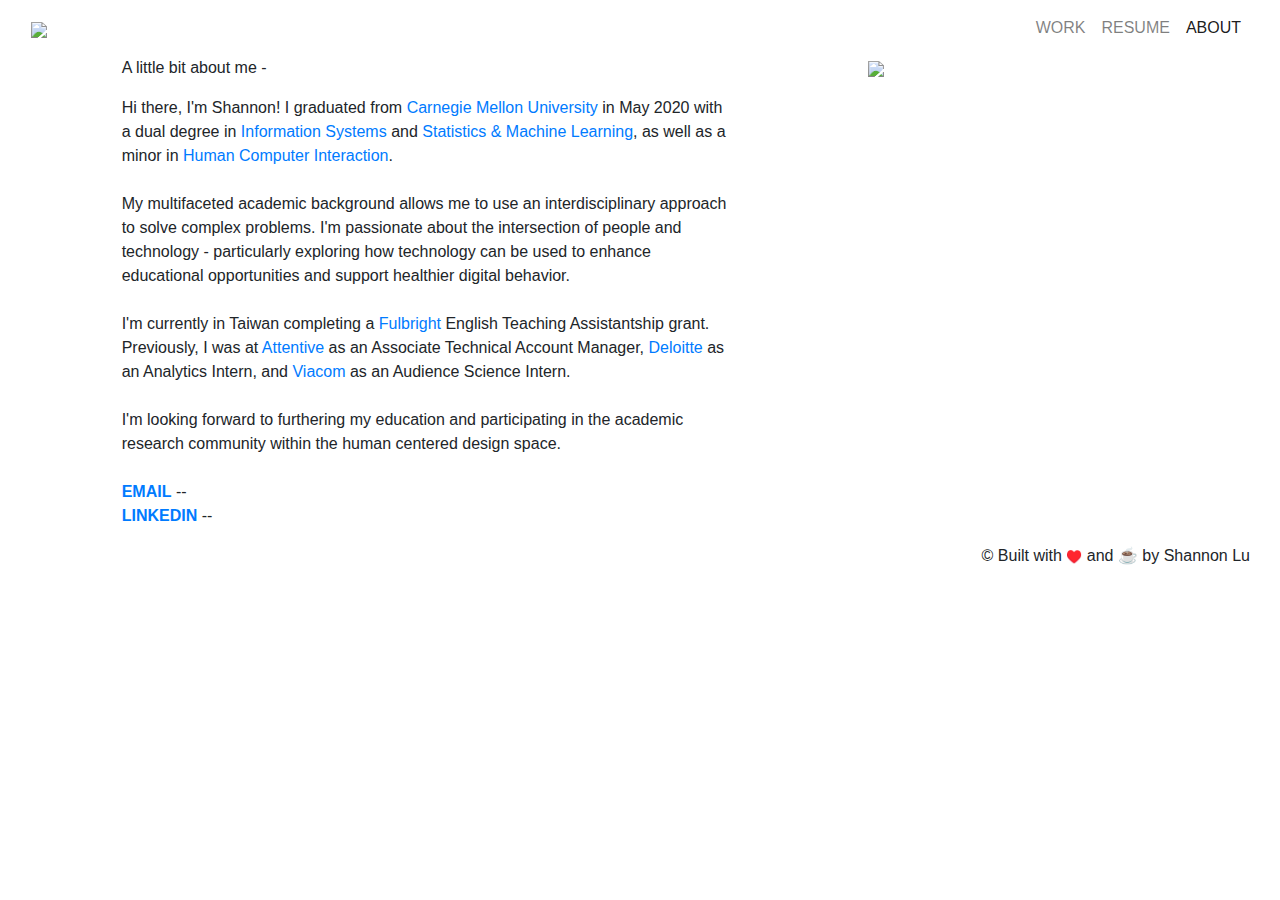
==== about.html @ f5d4edb2 "new files" ====
<!doctype html>
<html lang="en">
  <head>
    <!-- Required meta tags -->
    <meta charset="utf-8">
    <meta name="viewport" content="width=device-width, initial-scale=1, shrink-to-fit=no">

    <!-- Bootstrap CSS -->
    <link rel="stylesheet" href="https://stackpath.bootstrapcdn.com/bootstrap/4.4.1/css/bootstrap.min.css" integrity="sha384-Vkoo8x4CGsO3+Hhxv8T/Q5PaXtkKtu6ug5TOeNV6gBiFeWPGFN9MuhOf23Q9Ifjh" crossorigin="anonymous">
    <link href="css/style.css" rel="stylesheet">

    <link rel="icon" href="img/logo.png">

    <title>Shannon Lu</title>
  </head>

  <body>
    <div class="container-fluid">
      <nav class="navbar navbar-light navbar-expand-md">
        <div class="navbar-header">
          <a class="navbar-brand" href="index.html"><img src = "img/logo.png" width = "45" height = "auto"></a>
          <!-- <a class="navbar-brand" href="index.html">shannon lu</a> -->
        </div>
        <button class="navbar-toggler ml-auto" type="button" data-toggle="collapse" data-target="#navbar-content" aria-controls="navbar-content" aria-expanded="false" aria-label="Toggle navigation">
          <span class="navbar-toggler-icon"></span>
        </button>

        <div class="collapse navbar-collapse" id="navbar-content">
          <ul class="navbar-nav ml-auto">
            <li class="nav-item">
              <a class="nav-link ml-auto" href="index.html">WORK</a>
            </li>
            <li class="nav-item">
              <a class="nav-link" href = "resume_web.pdf" target="_blank">RESUME</a>
            </li>
            <li class="nav-item">
              <a class="nav-link active" href="about.html">ABOUT</a>
            </li>
          </ul>
        </div>
      </nav>
    </div>

    <div class="container-fluid">
      <div class="row">
        <div class="col-sm-1">
        </div>

        <div class="col-md-6">
          <p id="about-intro">
            A little bit about me - 
          </p>

          <p id="about-text">
            Hi there, I'm Shannon! I graduated from <a href="http://www.cmu.edu/" target="_blank">Carnegie Mellon University</a> in May 2020 with a dual degree in <a href="http://www.cmu.edu/information-systems/" target="_blank">Information Systems</a> and <a href="http://stat.cmu.edu/undergraduate/majors#advising-quicktabs" target="_blank">Statistics & Machine Learning</a>, as well as a minor in <a href="http://hcii.cmu.edu/" target="_blank">Human Computer Interaction</a>. <br>
            <br>My multifaceted academic background allows me to use an interdisciplinary approach to solve complex problems. I'm passionate about the intersection of people and technology - particularly exploring how technology can be used to enhance educational opportunities and support healthier digital behavior. 
            <!-- I’m passionate about bringing together aspects of data-driven decision making, user centered design thinking, and business strategy to deliver meaningful technology solutions to users. -->

            <br><br>

            I'm currently in Taiwan completing a <a href="http://us.fulbrightonline.org/" target="_blank">Fulbright</a> English Teaching Assistantship grant. Previously, I was at <a href="http://www.attentivemobile.com/" target="_blank"> Attentive</a> as an Associate Technical Account Manager, <a href="http://www2.deloitte.com/us/en/services/advisory.html" target="_blank">Deloitte</a> as an Analytics Intern, and <a href="http://science.viacom.com/" target="_blank">Viacom</a> as an Audience Science Intern. 
            <br><br>

            I'm looking forward to furthering my education and participating in the academic research community within the human centered design space.  
            <!-- Highly adaptable with a bias towards action, I’m eager to learn in a fast-paced environment and contribute to impactful technology in the product or analytics space. -->

            <!-- Currently seeking full-time opportunities! Let’s chat. -->
            <br><br>

            <b class="about-link"><a href="mailto:shannon.lu358@gmail.com" target="_blank" class="os">EMAIL</a></b> -- <br>
            <b class="about-link"><a href="http://www.linkedin.com/in/shannon-lu/" target="_blank" class="os">LINKEDIN</a></b> -- <br>

          </p>
        </div>
        <div class="col-sm-1">
        </div>

        <div class="col-sm-3 about-pic">
          <img src="img/about.jpg" draggable="false" class="img-fluid">
        </div>

        <div class="col-sm-1">
        </div>
      </div>

      

    <footer>
      <div class="container-fluid">
        <div class="row">
          <div class="col-md-6"></div>
          <div class="col-sm-6 text-right">
            <p>&copy Built with <span style="font-size: 80%; display: inline;">♥️</span> and ☕ by Shannon Lu</p>
          </div>

        </div>
      </div>
    </footer>

    </div>


    <!-- Optional JavaScript -->
    <!-- jQuery first, then Popper.js, then Bootstrap JS -->
    <script src="https://code.jquery.com/jquery-3.4.1.slim.min.js" integrity="sha384-J6qa4849blE2+poT4WnyKhv5vZF5SrPo0iEjwBvKU7imGFAV0wwj1yYfoRSJoZ+n" crossorigin="anonymous"></script>
    <script src="https://cdn.jsdelivr.net/npm/popper.js@1.16.0/dist/umd/popper.min.js" integrity="sha384-Q6E9RHvbIyZFJoft+2mJbHaEWldlvI9IOYy5n3zV9zzTtmI3UksdQRVvoxMfooAo" crossorigin="anonymous"></script>
    <script src="https://stackpath.bootstrapcdn.com/bootstrap/4.4.1/js/bootstrap.min.js" integrity="sha384-wfSDF2E50Y2D1uUdj0O3uMBJnjuUD4Ih7YwaYd1iqfktj0Uod8GCExl3Og8ifwB6" crossorigin="anonymous"></script>
  </body>
</html>
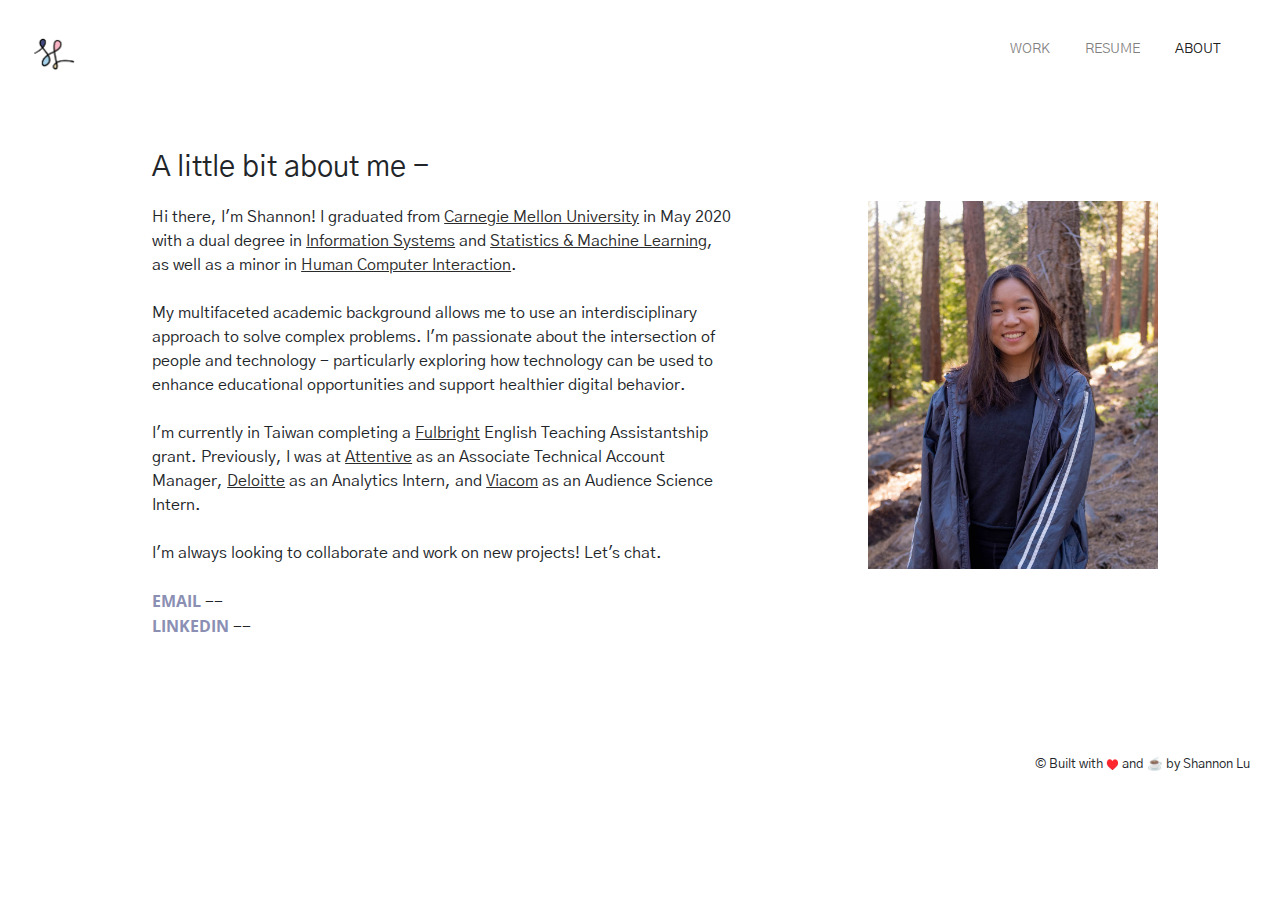
==== commit f11cd018: "Add files via upload" ====
--- a/about.html
+++ b/about.html
@@ -61,7 +61,8 @@
             I'm currently in Taiwan completing a <a href="http://us.fulbrightonline.org/" target="_blank">Fulbright</a> English Teaching Assistantship grant. Previously, I was at <a href="http://www.attentivemobile.com/" target="_blank"> Attentive</a> as an Associate Technical Account Manager, <a href="http://www2.deloitte.com/us/en/services/advisory.html" target="_blank">Deloitte</a> as an Analytics Intern, and <a href="http://science.viacom.com/" target="_blank">Viacom</a> as an Audience Science Intern. 
             <br><br>
 
-            I'm looking forward to furthering my education and participating in the academic research community within the human centered design space.  
+            I'm always looking to collaborate and work on new projects! Let's chat. 
+            <!-- I'm looking forward to furthering my education and participating in the academic research community within the human centered design space.   -->
             <!-- Highly adaptable with a bias towards action, I’m eager to learn in a fast-paced environment and contribute to impactful technology in the product or analytics space. -->
 
             <!-- Currently seeking full-time opportunities! Let’s chat. -->
--- a/css/style.css
+++ b/css/style.css
@@ -0,0 +1,216 @@
+@import url('https://fonts.googleapis.com/css2?family=Gothic+A1&family=Open+Sans:wght@600&family=Roboto&display=swap');
+
+
+body {
+    font-family: 'Gothic A1', sans-serif;
+}
+
+a {
+    color: #8A8FB3;
+}
+
+a:hover {
+    color: #2b2b2b;
+    text-decoration: none;
+}
+
+/* nav bar styling */
+nav {
+    margin-top: 1%;
+}
+.nav-link {
+    display: inline-block;
+    float: right;
+}
+
+.navbar-light .navbar-nav .nav-item a{
+    display: block;
+    text-align: center;
+    /*color: #767CA1;*/
+    font-size: 85%;
+}
+
+.navbar-light .navbar-nav li {
+    margin-right: 10%;
+}
+
+.navbar-light .navbar-nav {
+    margin-right: 5%;
+}
+
+.navbar-light .navbar-nav .nav-item a:hover {
+    color: #000;
+    text-decoration: bold;
+}
+
+.navbar-brand {
+    padding-top: 25%;
+}
+
+
+.proj-img {
+    padding-left: 1%;
+    padding-right: 1%;
+}
+
+.overlay {
+  opacity: 0;
+  position: absolute;
+  top: 0;
+  bottom: 0;
+  left: 1;
+  right: 1;
+  height: 100%;
+  width: 94%;
+  transition: .5s ease;
+}
+
+.proj-img:hover .overlay {
+  opacity: 1;
+}
+
+.os {
+    font-family: 'Open Sans', sans-serif;
+}
+
+#intro-name {
+    padding-top: 15%;
+    /*font-size: 180%;*/
+    font-family: 'Open Sans', sans-serif;
+    font-weight: 800px;
+    font-size: 200%;
+}
+
+#intro-text {
+    /*padding-top: 20%;*/
+    /*padding-left: 5%;*/
+    font-size: 115%;
+}
+
+#intro-links {
+    padding-top: 3%;
+    padding-bottom: 20%;
+    font-size: 90%;
+}
+
+#about-intro {
+    padding-top: 10%;
+    font-size: 180%;
+    padding-left: 5%;
+}
+
+#about-text {
+    /*font-size: 115%;*/
+    padding-left: 5%;
+}
+
+#about-text a {
+    text-decoration: underline;
+    color: #2b2b2b;
+}
+
+#about-text a:hover {
+    color: #808080;
+}
+
+.about-pic img {
+    padding-top: 40%;
+}
+
+#about-text .about-link a{
+    text-decoration: none;
+    color: #8A8FB3;
+}
+
+#about-text .about-link a:hover{
+    color: #000;
+}
+
+footer {
+    font-size: 80%;
+    padding-top: 8%;
+    padding-bottom: 2%;
+}
+
+
+
+/* project pages */
+h1 {
+    font-family: 'Roboto', sans-serif;
+}
+
+.small-heading {
+    font-family: 'Roboto', sans-serif;
+    font-size: 85%;
+}
+
+.smaller-heading {
+    font-family: 'Roboto', sans-serif;
+    font-size: 80%;
+}
+
+.emphasis {
+    font-size: 150%;
+    font-style: italic;
+    /*background-color: #000;*/
+}
+
+.emphasis-smaller {
+    font-size: 125%;
+    font-style: italic;
+    /*background-color: #000;*/
+}
+
+.big-heading{
+    font-family: 'Roboto', sans-serif;
+    font-size: 170%;
+    padding-bottom: 3%;
+    display: inline-block;
+}
+
+.med-heading{
+    font-family: 'Roboto', sans-serif;
+    font-size: 140%;
+    padding-bottom: 3%;
+    display: inline-block;
+}
+
+ol li {
+    padding-bottom: 2%;
+}
+
+
+/* media queries */
+
+/* Portrait tablets and small desktops */
+@media (min-width: 768px) and (max-width: 991px) {
+
+
+}
+
+/* Landscape phones and portrait tablets */
+@media (max-width: 767px) {
+
+    .navbar-light .navbar-nav li {
+    margin-right: 0;
+    }
+
+    .navbar-light .navbar-nav {
+        margin-right: 0;
+    }
+
+}
+
+/* Portrait phones and smaller */
+@media (max-width: 480px) {
+
+    .navbar-light .navbar-nav li {
+    margin-right: 0;
+    }
+
+    .navbar-light .navbar-nav {
+        margin-right: 0;
+    }
+}
+
+
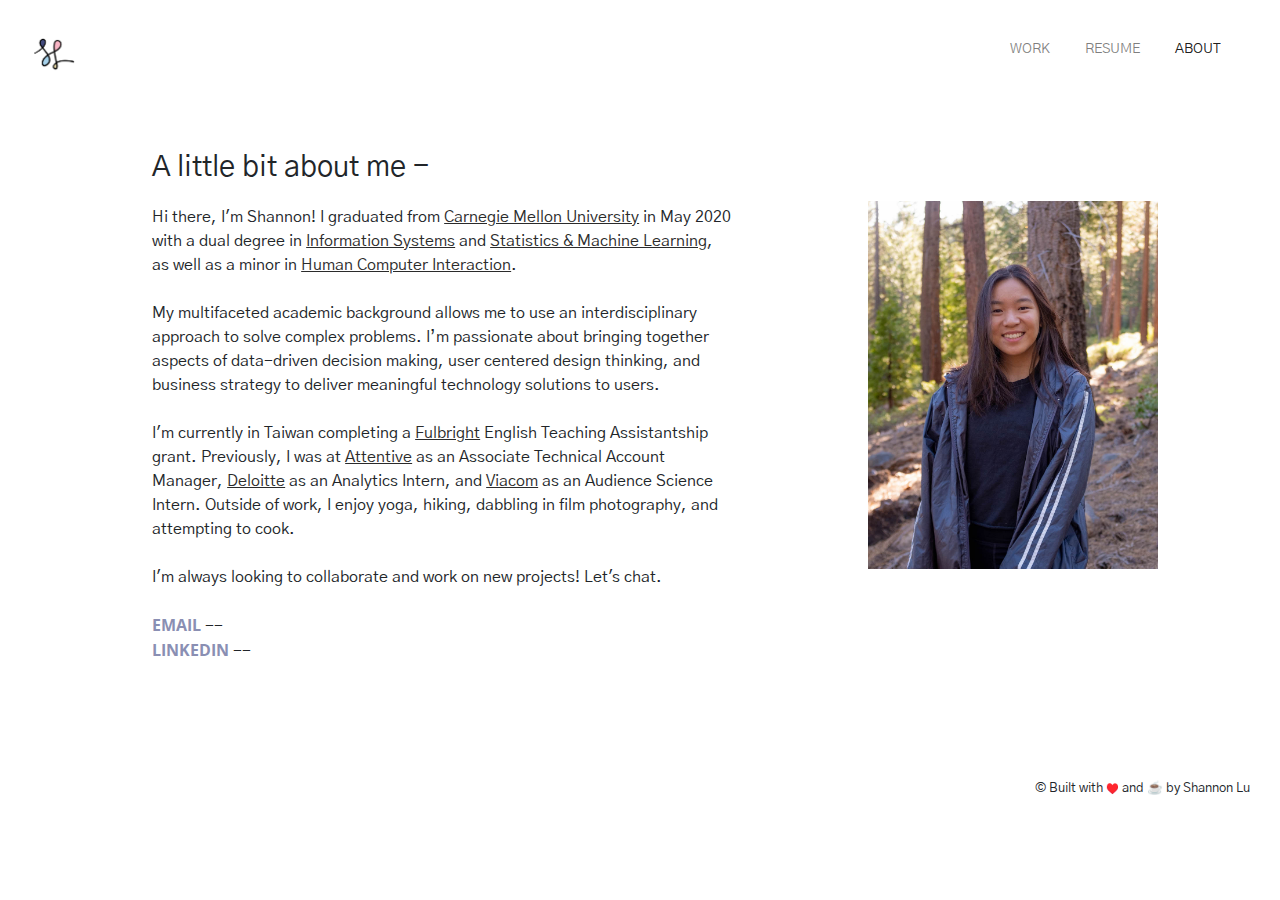
==== commit 41693883: "Update about.html" ====
--- a/about.html
+++ b/about.html
@@ -53,12 +53,14 @@
 
           <p id="about-text">
             Hi there, I'm Shannon! I graduated from <a href="http://www.cmu.edu/" target="_blank">Carnegie Mellon University</a> in May 2020 with a dual degree in <a href="http://www.cmu.edu/information-systems/" target="_blank">Information Systems</a> and <a href="http://stat.cmu.edu/undergraduate/majors#advising-quicktabs" target="_blank">Statistics & Machine Learning</a>, as well as a minor in <a href="http://hcii.cmu.edu/" target="_blank">Human Computer Interaction</a>. <br>
-            <br>My multifaceted academic background allows me to use an interdisciplinary approach to solve complex problems. I'm passionate about the intersection of people and technology - particularly exploring how technology can be used to enhance educational opportunities and support healthier digital behavior. 
-            <!-- I’m passionate about bringing together aspects of data-driven decision making, user centered design thinking, and business strategy to deliver meaningful technology solutions to users. -->
+            <br>My multifaceted academic background allows me to use an interdisciplinary approach to solve complex problems.
+            <!-- I'm passionate about the intersection of people and technology - particularly exploring how technology can enhance equitable opportunities and support healthier behavior.-->
+            I’m passionate about bringing together aspects of data-driven decision making, user centered design thinking, and business strategy to deliver meaningful technology solutions to users. 
 
             <br><br>
 
             I'm currently in Taiwan completing a <a href="http://us.fulbrightonline.org/" target="_blank">Fulbright</a> English Teaching Assistantship grant. Previously, I was at <a href="http://www.attentivemobile.com/" target="_blank"> Attentive</a> as an Associate Technical Account Manager, <a href="http://www2.deloitte.com/us/en/services/advisory.html" target="_blank">Deloitte</a> as an Analytics Intern, and <a href="http://science.viacom.com/" target="_blank">Viacom</a> as an Audience Science Intern. 
+            Outside of work, I enjoy yoga, hiking, dabbling in film photography, and attempting to cook. 
             <br><br>
 
             I'm always looking to collaborate and work on new projects! Let's chat. 
